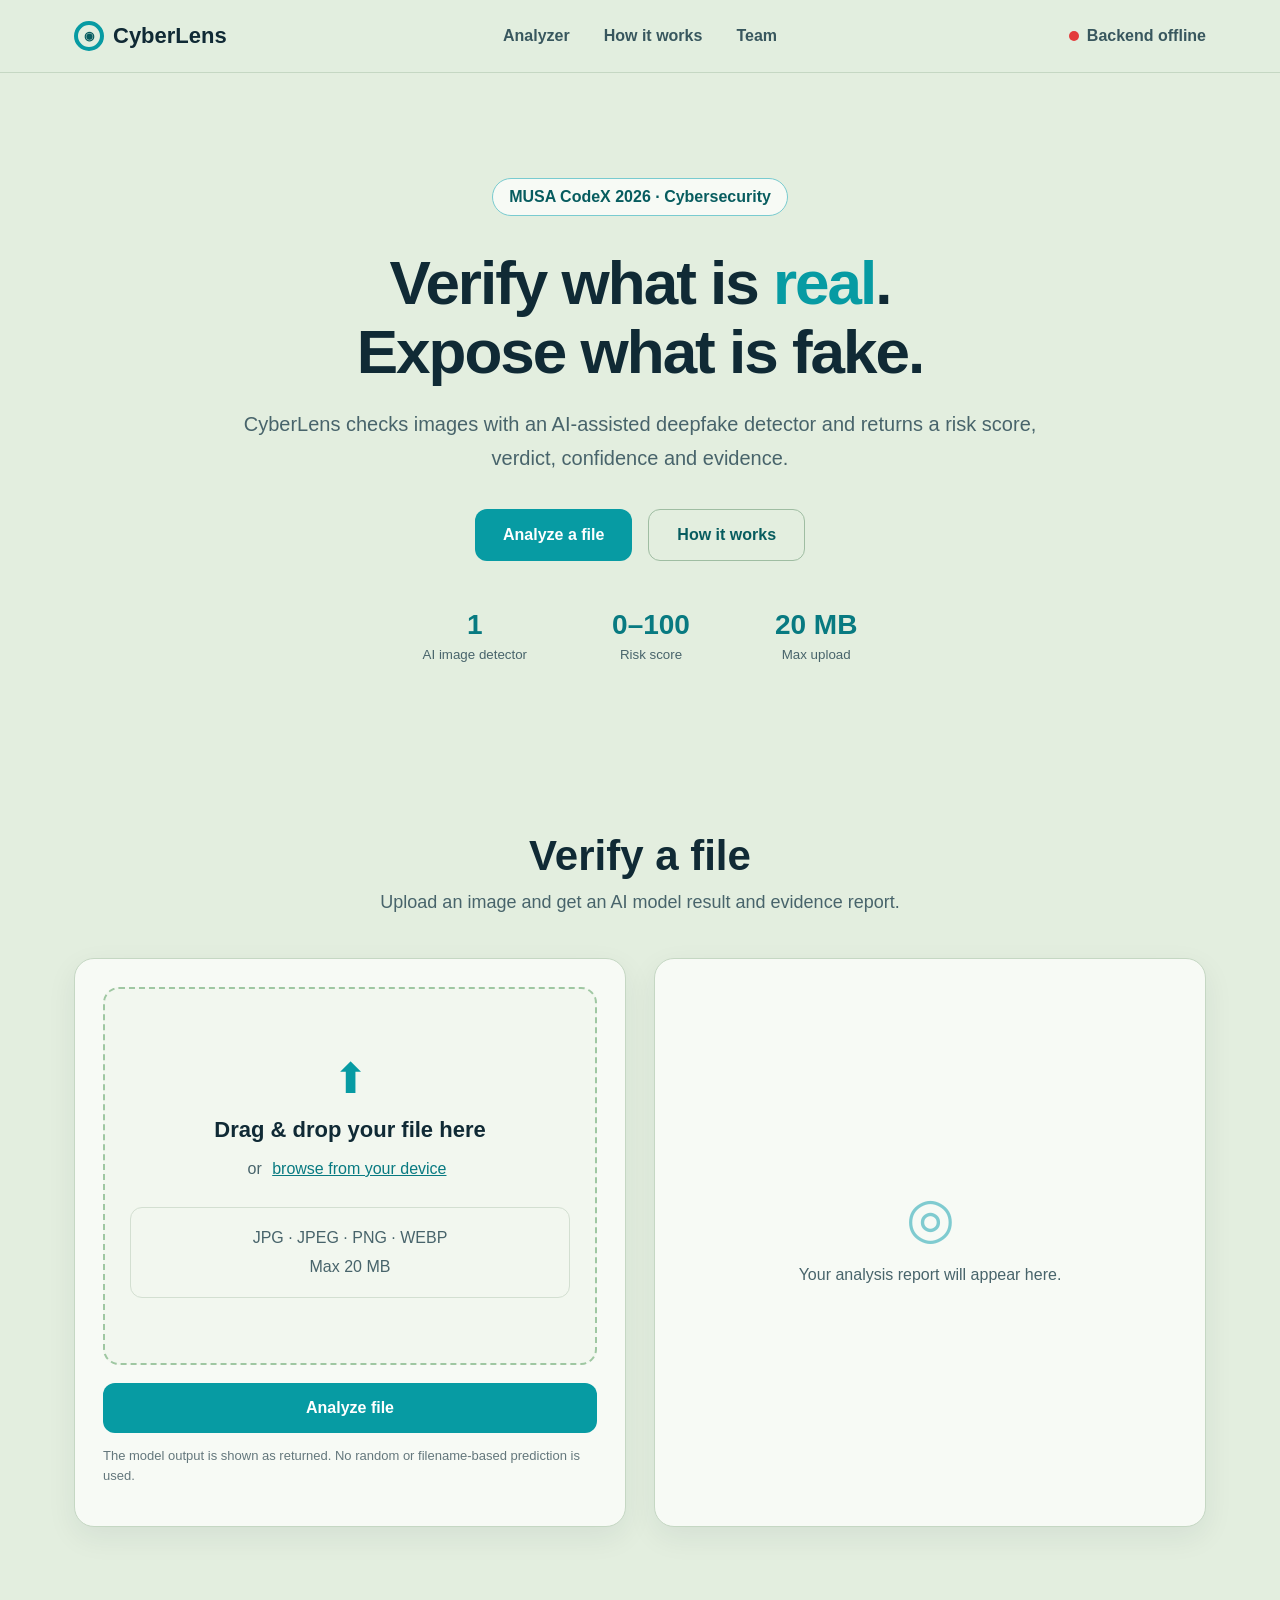
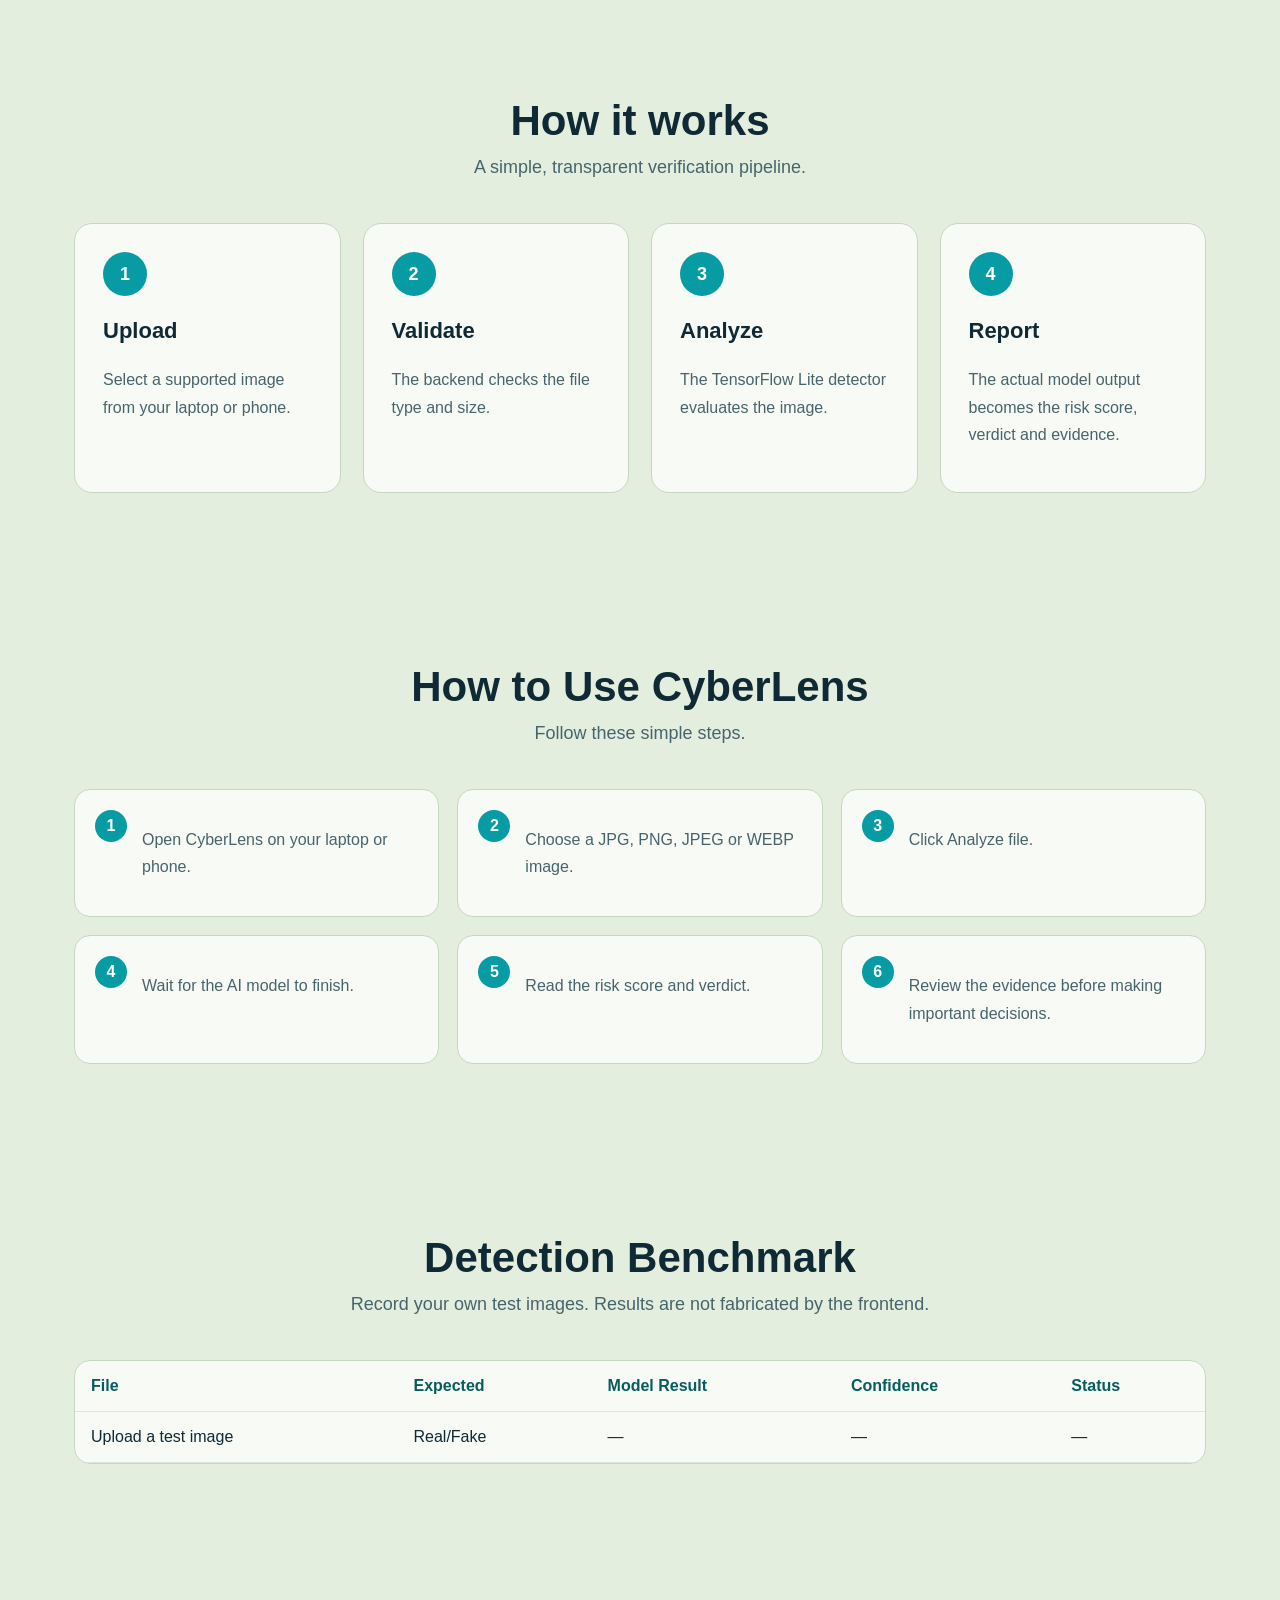
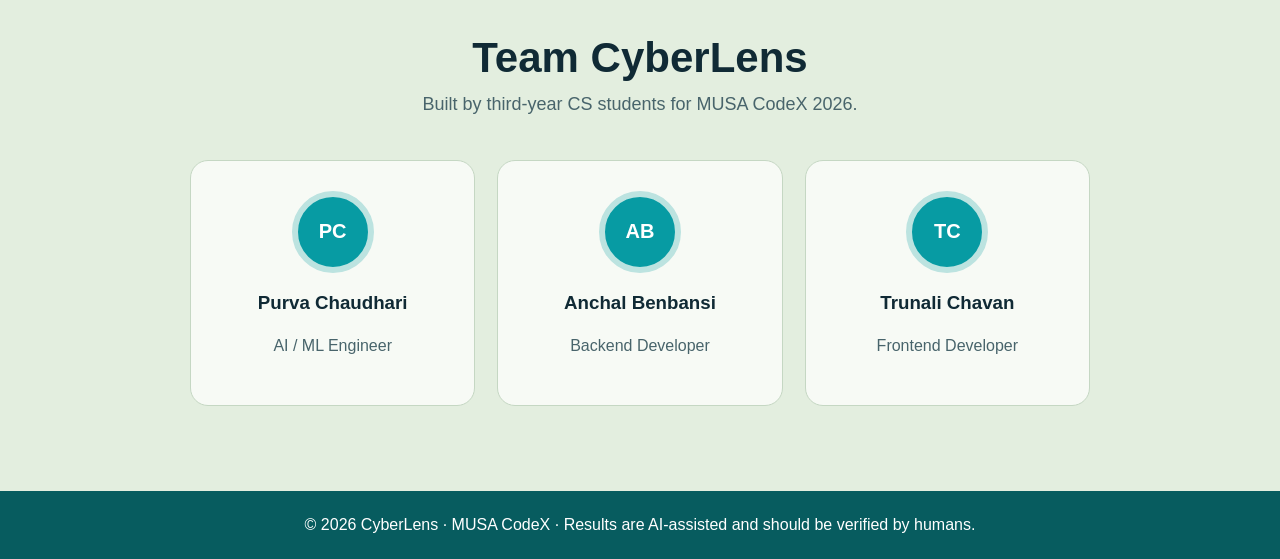
==== index.html @ 5a3f6846 "Add CyberLens project" ====
<!doctype html>
<html lang="en">
<head>
<meta charset="utf-8">
<meta name="viewport" content="width=device-width,initial-scale=1">
<title>CyberLens | Digital Authenticity Verification</title>
<link rel="stylesheet" href="/static/style.css">
</head>
<body>
<header class="nav">
  <div class="nav-inner">
    <a class="brand" href="#top"><span class="logo">◉</span>CyberLens</a>
    <button class="menu-btn" id="menuBtn">☰</button>
    <nav id="navLinks">
      <a href="#analyzer">Analyzer</a>
      <a href="#how">How it works</a>
      <a href="#team">Team</a>
    </nav>
    <div class="status"><span id="statusDot"></span><span id="statusText">Checking...</span></div>
  </div>
</header>

<main id="top">
<section class="hero">
  <div class="badge">MUSA CodeX 2026 · Cybersecurity</div>
  <h1>Verify what is <span>real</span>.<br>Expose what is fake.</h1>
  <p>CyberLens checks images with an AI-assisted deepfake detector and returns a risk score, verdict, confidence and evidence.</p>
  <div class="hero-actions">
    <a class="btn primary" href="#analyzer">Analyze a file</a>
    <a class="btn secondary" href="#how">How it works</a>
  </div>
  <div class="stats">
    <div><strong>1</strong><small>AI image detector</small></div>
    <div><strong>0–100</strong><small>Risk score</small></div>
    <div><strong>20 MB</strong><small>Max upload</small></div>
  </div>
</section>

<section class="section" id="analyzer">
  <h2>Verify a file</h2>
  <p class="sub">Upload an image and get an AI model result and evidence report.</p>
  <div class="analyzer-grid">
    <div class="card">
      <div class="dropzone" id="dropzone">
        <input id="fileInput" type="file" accept=".jpg,.jpeg,.png,.webp" hidden>
        <div class="upload-icon">⬆</div>
        <h3>Drag &amp; drop your file here</h3>
        <p>or <button class="text-btn" id="browseBtn">browse from your device</button></p>
        <div class="formats">JPG · JPEG · PNG · WEBP<br>Max 20 MB</div>
      </div>
      <div id="selected" class="selected hidden">
        <div class="thumb-wrap"><img id="thumb" alt="Selected image"></div>
        <div class="selected-info"><strong id="fileName">-</strong><span id="fileMeta">-</span></div>
        <button class="remove" id="removeBtn">✕</button>
      </div>
      <button class="btn primary analyze-btn" id="analyzeBtn" disabled>Analyze file</button>
      <p class="note">The model output is shown as returned. No random or filename-based prediction is used.</p>
    </div>

    <div class="card report-card">
      <div id="emptyReport" class="empty"><div class="empty-icon">◎</div><p>Your analysis report will appear here.</p></div>
      <div id="loading" class="empty hidden"><div class="spinner"></div><p>Running AI analysis...</p><small>Please wait.</small></div>

      <div id="report" class="hidden">
        <div class="report-top">
          <div class="score"><strong id="risk">0</strong><span>Risk score</span></div>
          <div>
            <span id="verdictPill" class="pill">Needs Verification</span>
            <h3 id="verdict">Needs Verification</h3>
            <p>Confidence: <b id="confidence">0%</b></p>
          </div>
        </div>
        <div class="meta">
          <div><small>Verification ID</small><b id="verificationId">-</b></div>
          <div><small>File</small><b id="resultFile">-</b></div>
          <div><small>Status</small><b id="resultStatus">-</b></div>
        </div>
        <h4>Evidence</h4>
        <ul id="evidence"></ul>
        <button class="btn secondary" id="againBtn">New analysis</button>
      </div>

      <div id="errorBox" class="error hidden"></div>
    </div>
  </div>
</section>

<section class="section" id="how">
  <h2>How it works</h2>
  <p class="sub">A simple, transparent verification pipeline.</p>
  <div class="steps">
    <article><span>1</span><h3>Upload</h3><p>Select a supported image from your laptop or phone.</p></article>
    <article><span>2</span><h3>Validate</h3><p>The backend checks the file type and size.</p></article>
    <article><span>3</span><h3>Analyze</h3><p>The TensorFlow Lite detector evaluates the image.</p></article>
    <article><span>4</span><h3>Report</h3><p>The actual model output becomes the risk score, verdict and evidence.</p></article>
  </div>
</section>

<section class="section" id="how-to-use">
  <h2>How to Use CyberLens</h2>
  <p class="sub">Follow these simple steps.</p>
  <div class="use-grid">
    <div><b>1</b><p>Open CyberLens on your laptop or phone.</p></div>
    <div><b>2</b><p>Choose a JPG, PNG, JPEG or WEBP image.</p></div>
    <div><b>3</b><p>Click Analyze file.</p></div>
    <div><b>4</b><p>Wait for the AI model to finish.</p></div>
    <div><b>5</b><p>Read the risk score and verdict.</p></div>
    <div><b>6</b><p>Review the evidence before making important decisions.</p></div>
  </div>
</section>

<section class="section">
  <h2>Detection Benchmark</h2>
  <p class="sub">Record your own test images. Results are not fabricated by the frontend.</p>
  <div class="table-wrap">
    <table>
      <thead><tr><th>File</th><th>Expected</th><th>Model Result</th><th>Confidence</th><th>Status</th></tr></thead>
      <tbody><tr><td>Upload a test image</td><td>Real/Fake</td><td>—</td><td>—</td><td>—</td></tr></tbody>
    </table>
  </div>
</section>

<section class="section" id="team">
  <h2>Team CyberLens</h2>
  <p class="sub">Built by third-year CS students for MUSA CodeX 2026.</p>
  <div class="team">
    <article><div>PC</div><h3>Purva Chaudhari</h3><p>AI / ML Engineer</p></article>
    <article><div>AB</div><h3>Anchal Benbansi</h3><p>Backend Developer</p></article>
    <article><div>TC</div><h3>Trunali Chavan</h3><p>Frontend Developer</p></article>
  </div>
</section>
</main>
<footer>© 2026 CyberLens · MUSA CodeX · Results are AI-assisted and should be verified by humans.</footer>
<script src="/static/script.js"></script>
</body>
</html>
---- static/style.css ----
*{box-sizing:border-box}html{scroll-behavior:smooth}body{margin:0;background:#e3eedf;color:#102a35;font-family:Arial,Helvetica,sans-serif}.nav{position:sticky;top:0;z-index:20;background:rgba(227,238,223,.97);border-bottom:1px solid #c5d7c3}.nav-inner{max-width:1180px;margin:auto;min-height:72px;padding:0 24px;display:grid;grid-template-columns:1fr auto 1fr;align-items:center;gap:28px}.brand{color:#102a35;text-decoration:none;font-size:22px;font-weight:800;display:flex;align-items:center;gap:9px}.logo{width:30px;height:30px;border:4px solid #079ba3;border-radius:50%;display:grid;place-items:center;color:#075c5f;font-size:12px}nav{display:flex;gap:34px;justify-content:center}nav a{color:#38575e;text-decoration:none;font-weight:700}nav a:hover{color:#079ba3}.status{justify-self:end;color:#38575e;font-weight:700;display:flex;align-items:center;gap:8px}#statusDot{width:10px;height:10px;border-radius:50%;background:#e33b3b;display:inline-block}.menu-btn{display:none}.hero{text-align:center;max-width:1100px;margin:auto;padding:105px 24px 85px}.badge{display:inline-block;border:1px solid #79cbd0;border-radius:30px;padding:9px 16px;color:#075c5f;background:#f7faf5;font-weight:700}.hero h1{font-size:62px;line-height:1.12;margin:32px 0 20px;letter-spacing:-2px}.hero h1 span{color:#079ba3}.hero>p{max-width:800px;margin:0 auto;color:#48646b;font-size:20px;line-height:1.7}.hero-actions{display:flex;justify-content:center;gap:16px;margin:34px 0 48px}.btn{border:0;border-radius:12px;padding:16px 28px;font-size:16px;font-weight:800;cursor:pointer;text-decoration:none;display:inline-flex;justify-content:center;align-items:center}.primary{background:#079ba3;color:white}.primary:hover{background:#075c5f}.secondary{background:transparent;color:#075c5f;border:1px solid #9fbda2}.stats{display:flex;justify-content:center;gap:85px}.stats div{display:flex;flex-direction:column;gap:6px}.stats strong{font-size:28px;color:#087a81}.stats small{color:#48646b}.section{max-width:1180px;margin:auto;padding:85px 24px}.section h2{text-align:center;font-size:42px;margin:0 0 12px}.sub{text-align:center;color:#48646b;font-size:18px;margin:0 0 45px}.analyzer-grid{display:grid;grid-template-columns:1fr 1fr;gap:28px}.card{background:#f7faf5;border:1px solid #c5d7c3;border-radius:20px;padding:28px;box-shadow:0 10px 30px rgba(16,42,53,.07)}.dropzone{border:2px dashed #9fc7a2;border-radius:16px;padding:65px 25px;text-align:center;background:#f2f7ef}.upload-icon{font-size:42px;color:#079ba3}.dropzone h3{font-size:22px;margin:14px 0}.dropzone p{color:#48646b}.text-btn{border:0;background:none;color:#087a81;text-decoration:underline;font-size:inherit;cursor:pointer}.formats{margin:28px auto 0;border:1px solid #d3dfd1;border-radius:12px;padding:16px;color:#48646b;line-height:1.8}.selected{display:flex;align-items:center;gap:15px;margin-top:18px;padding:12px;border:1px solid #c5d7c3;border-radius:14px;background:#edf5ed}.thumb-wrap{width:70px;height:70px;overflow:hidden;border-radius:10px}.thumb-wrap img{width:100%;height:100%;object-fit:cover}.selected-info{display:flex;flex-direction:column;gap:6px;min-width:0}.selected-info strong{overflow:hidden;text-overflow:ellipsis;white-space:nowrap}.selected-info span{color:#48646b}.remove{margin-left:auto;border:0;background:none;color:#c62828;font-size:20px;cursor:pointer}.analyze-btn{width:100%;margin-top:18px}.note{font-size:13px;color:#64777c;line-height:1.5}.report-card{min-height:500px;display:flex;align-items:center;justify-content:center}.empty{text-align:center;color:#48646b;width:100%}.empty-icon{font-size:56px;color:#7fcbd0;margin-bottom:15px}.spinner{width:48px;height:48px;border:5px solid #cce4e4;border-top-color:#079ba3;border-radius:50%;margin:0 auto 20px;animation:spin 1s linear infinite}@keyframes spin{to{transform:rotate(360deg)}}.hidden{display:none!important}.report-top{display:flex;gap:25px;align-items:center}.score{width:130px;height:130px;border-radius:50%;background:#e3f4f0;border:10px solid #7fcbd0;display:flex;flex-direction:column;align-items:center;justify-content:center}.score strong{font-size:34px;color:#075c5f}.score span{font-size:12px;color:#48646b}.pill{display:inline-block;border-radius:30px;padding:7px 12px;background:#e1f2e9;color:#075c5f;font-weight:800}.report-top h3{font-size:25px;margin:12px 0 5px}.meta{display:grid;grid-template-columns:1fr 1fr;gap:12px;margin:28px 0}.meta div{background:#edf5ed;border-radius:12px;padding:12px;display:flex;flex-direction:column;gap:6px}.meta small{color:#64777c}.report-card ul{padding-left:22px;line-height:1.8;color:#48646b}.error{width:100%;background:#fff0f0;border:1px solid #e4a0a0;color:#a51f1f;border-radius:12px;padding:18px;line-height:1.5}.steps{display:grid;grid-template-columns:repeat(4,1fr);gap:22px}.steps article{background:#f7faf5;border:1px solid #c5d7c3;border-radius:18px;padding:28px;min-height:230px}.steps article>span{width:44px;height:44px;background:#079ba3;color:#fff;border-radius:50%;display:grid;place-items:center;font-weight:800;font-size:18px}.steps h3{font-size:22px}.steps p,.use-grid p,.team p{color:#48646b;line-height:1.7}.use-grid{display:grid;grid-template-columns:repeat(3,1fr);gap:18px}.use-grid div{background:#f7faf5;border:1px solid #c5d7c3;border-radius:16px;padding:20px;display:flex;gap:15px}.use-grid b{width:32px;height:32px;flex:none;background:#079ba3;color:white;border-radius:50%;display:grid;place-items:center}.table-wrap{overflow-x:auto;background:#f7faf5;border:1px solid #c5d7c3;border-radius:16px}table{width:100%;border-collapse:collapse;min-width:700px}th,td{text-align:left;padding:16px;border-bottom:1px solid #dce6da}th{color:#075c5f}.team{display:grid;grid-template-columns:repeat(3,1fr);gap:22px;max-width:900px;margin:auto}.team article{text-align:center;background:#f7faf5;border:1px solid #c5d7c3;border-radius:18px;padding:30px}.team article>div{width:82px;height:82px;margin:auto;border-radius:50%;display:grid;place-items:center;background:#079ba3;color:white;border:6px solid #bce3e0;font-weight:800;font-size:20px}footer{background:#075c5f;color:white;text-align:center;padding:25px}@media(max-width:850px){.nav-inner{grid-template-columns:1fr auto auto}nav{display:none;position:absolute;top:72px;left:0;right:0;background:#e3eedf;padding:18px 24px;flex-direction:column;gap:18px;border-bottom:1px solid #c5d7c3}nav.open{display:flex}.menu-btn{display:block;grid-column:2;border:0;background:none;font-size:28px;color:#075c5f}.status{grid-column:3;font-size:13px}.hero{padding-top:65px}.hero h1{font-size:43px}.hero>p{font-size:17px}.stats{gap:25px;flex-wrap:wrap}.analyzer-grid,.steps,.use-grid,.team{grid-template-columns:1fr}.section{padding:60px 18px}.section h2{font-size:34px}.report-top{flex-direction:column;text-align:center}}
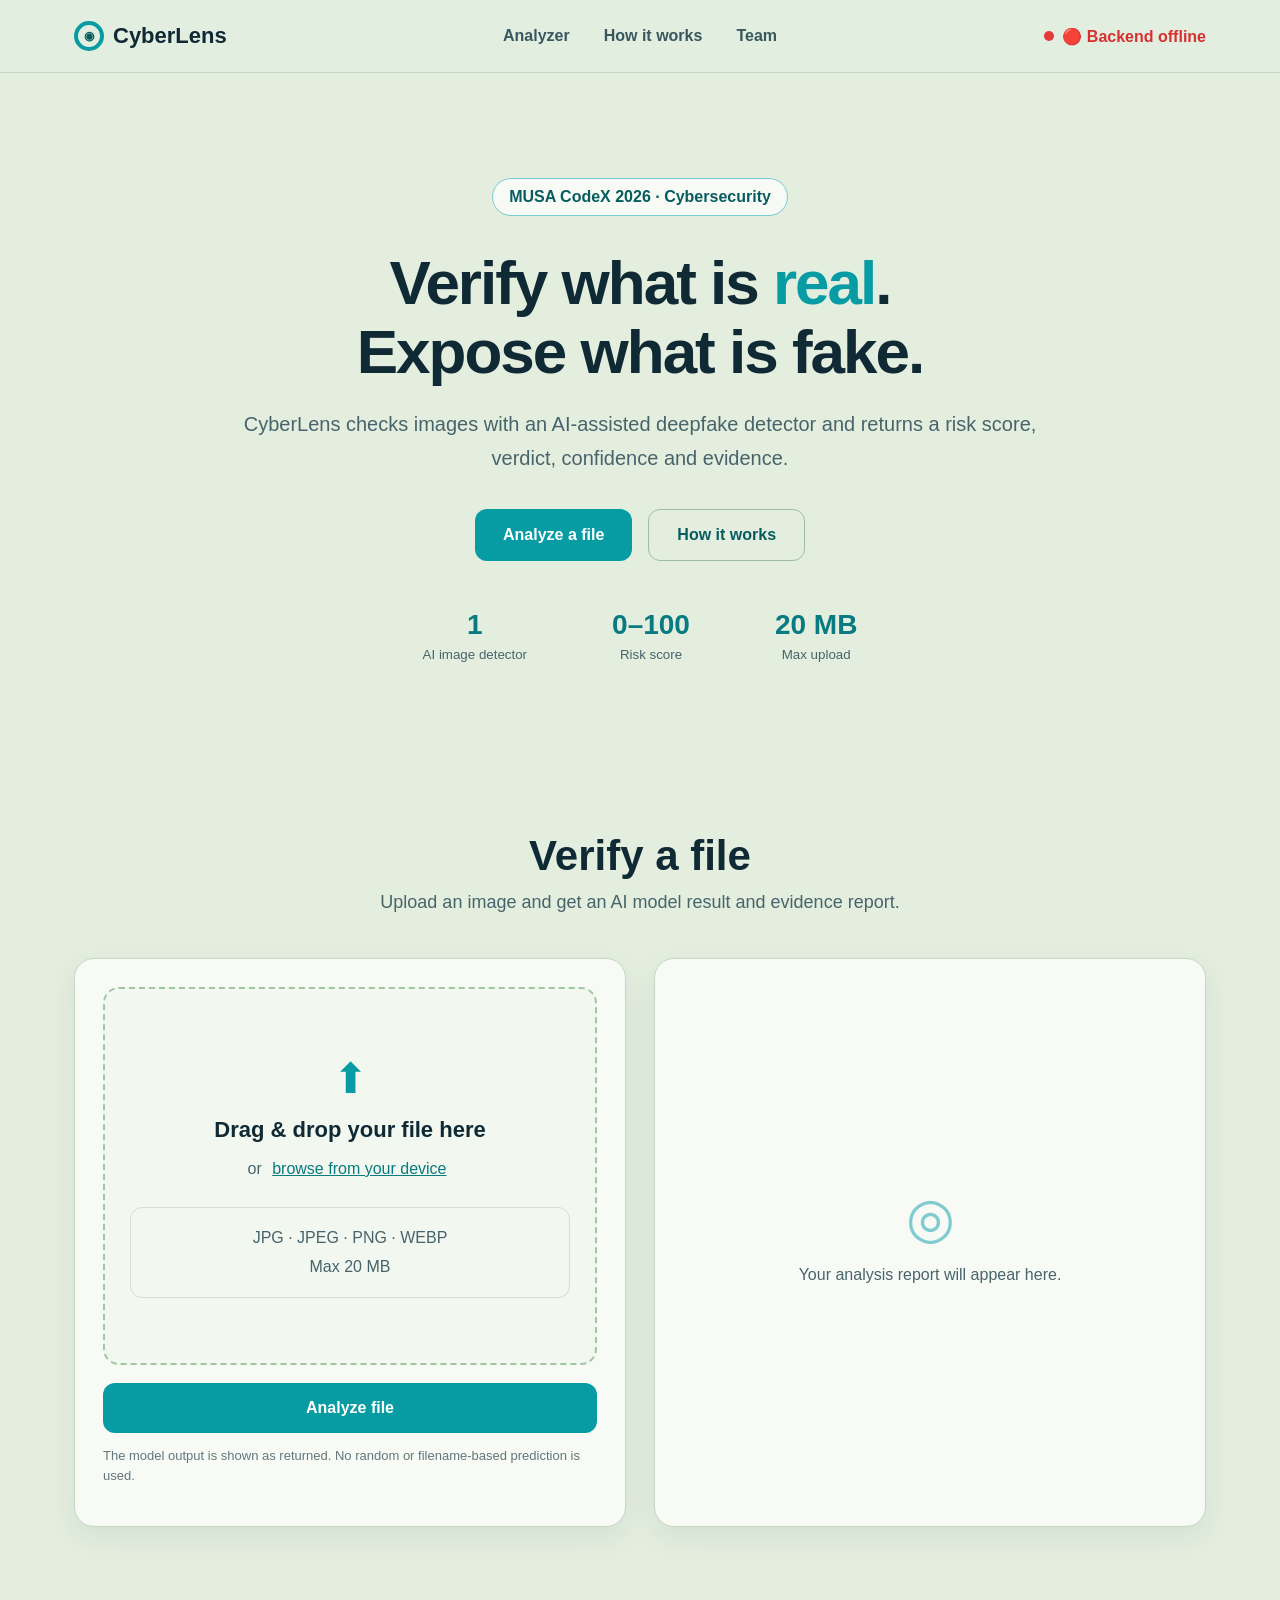
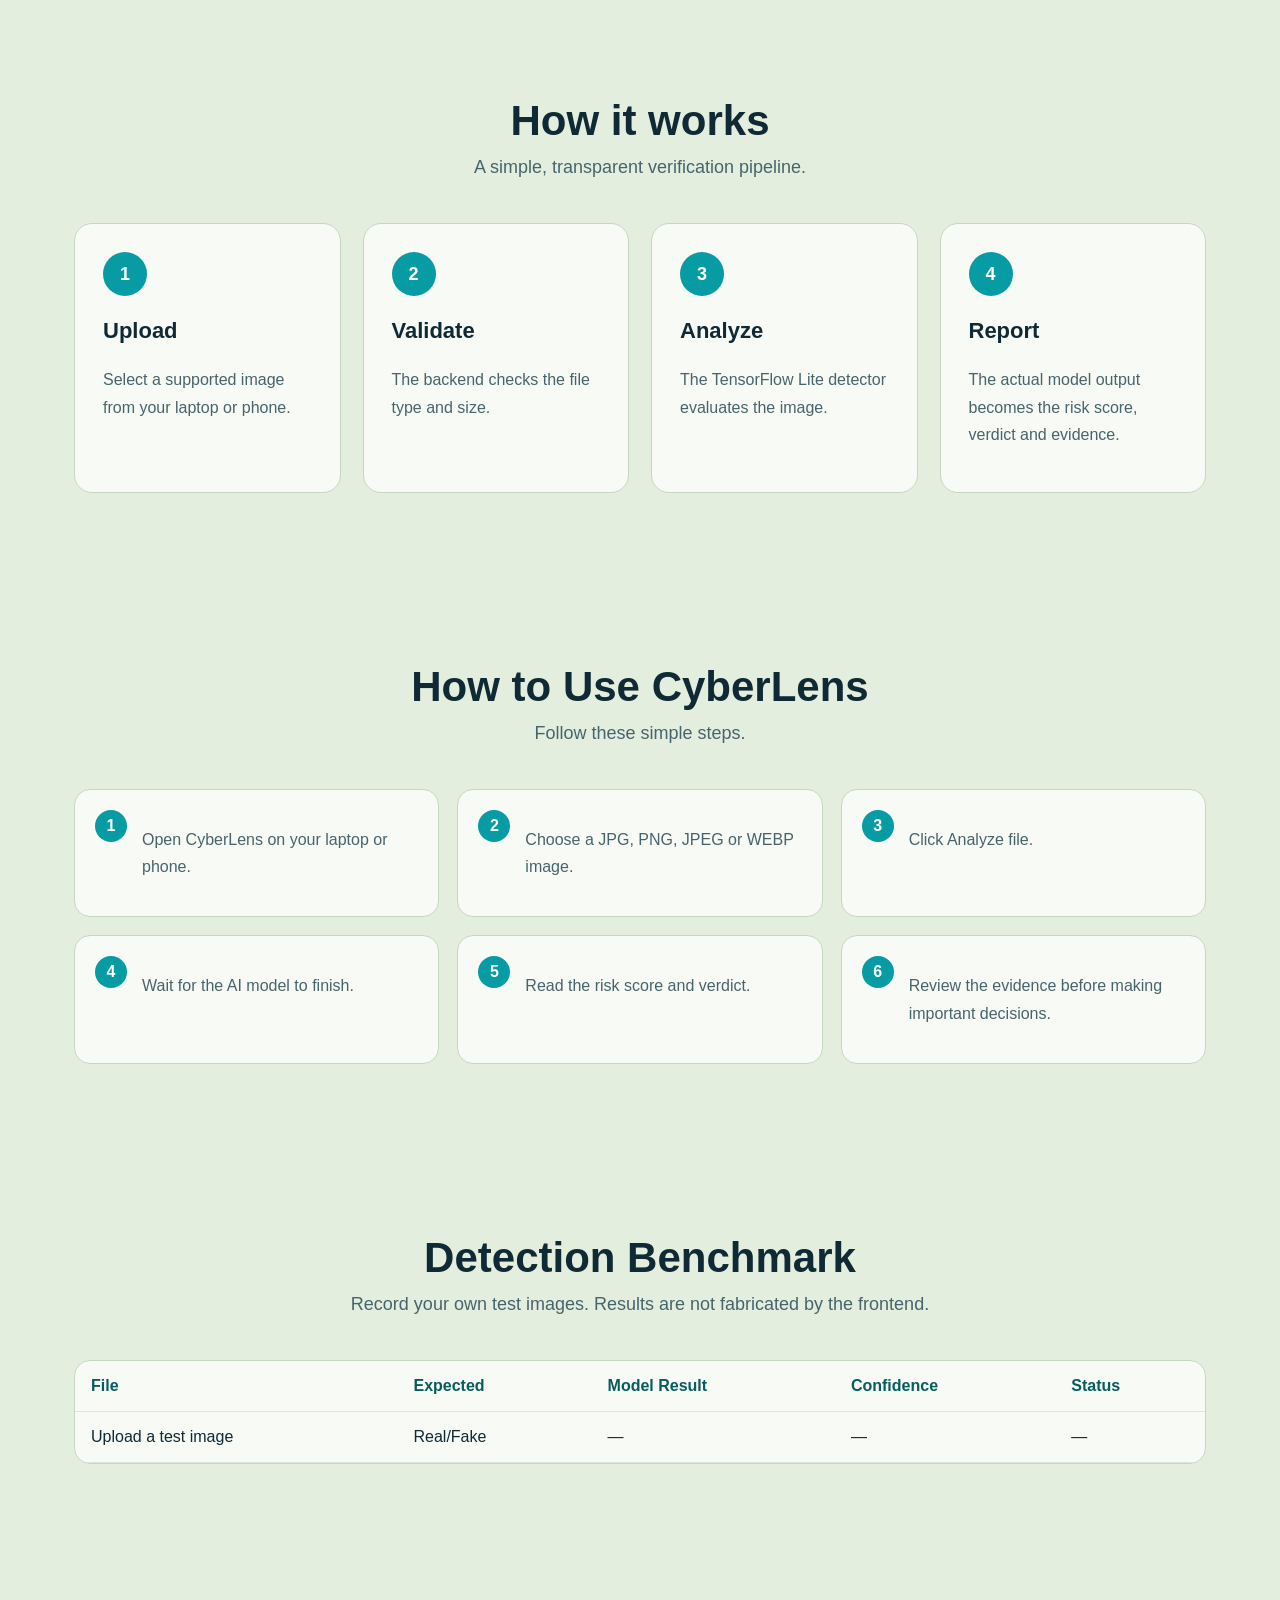
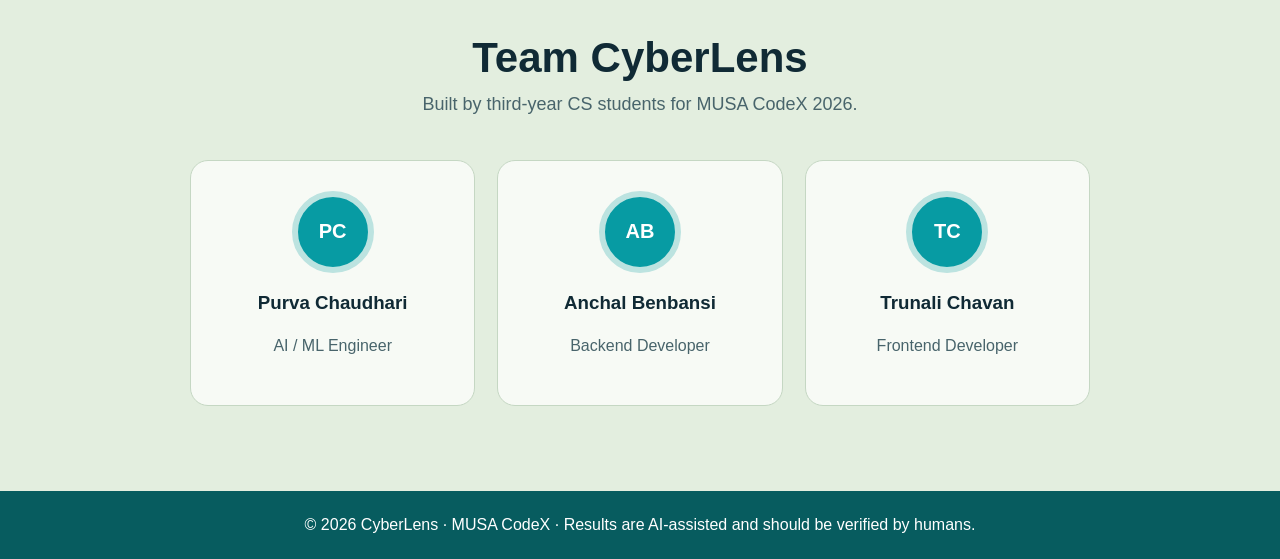
==== commit 872d1ae2: "Refresh frontend JavaScript" ====
--- a/index.html
+++ b/index.html
@@ -4,7 +4,7 @@
 <meta charset="utf-8">
 <meta name="viewport" content="width=device-width,initial-scale=1">
 <title>CyberLens | Digital Authenticity Verification</title>
-<link rel="stylesheet" href="/static/style.css">
+<link rel="stylesheet" href="static/style.css">
 </head>
 <body>
 <header class="nav">
@@ -131,6 +131,6 @@
 </section>
 </main>
 <footer>© 2026 CyberLens · MUSA CodeX · Results are AI-assisted and should be verified by humans.</footer>
-<script src="/static/script.js"></script>
+<script src="static/script.js?v=2"></script>
 </body>
 </html>
